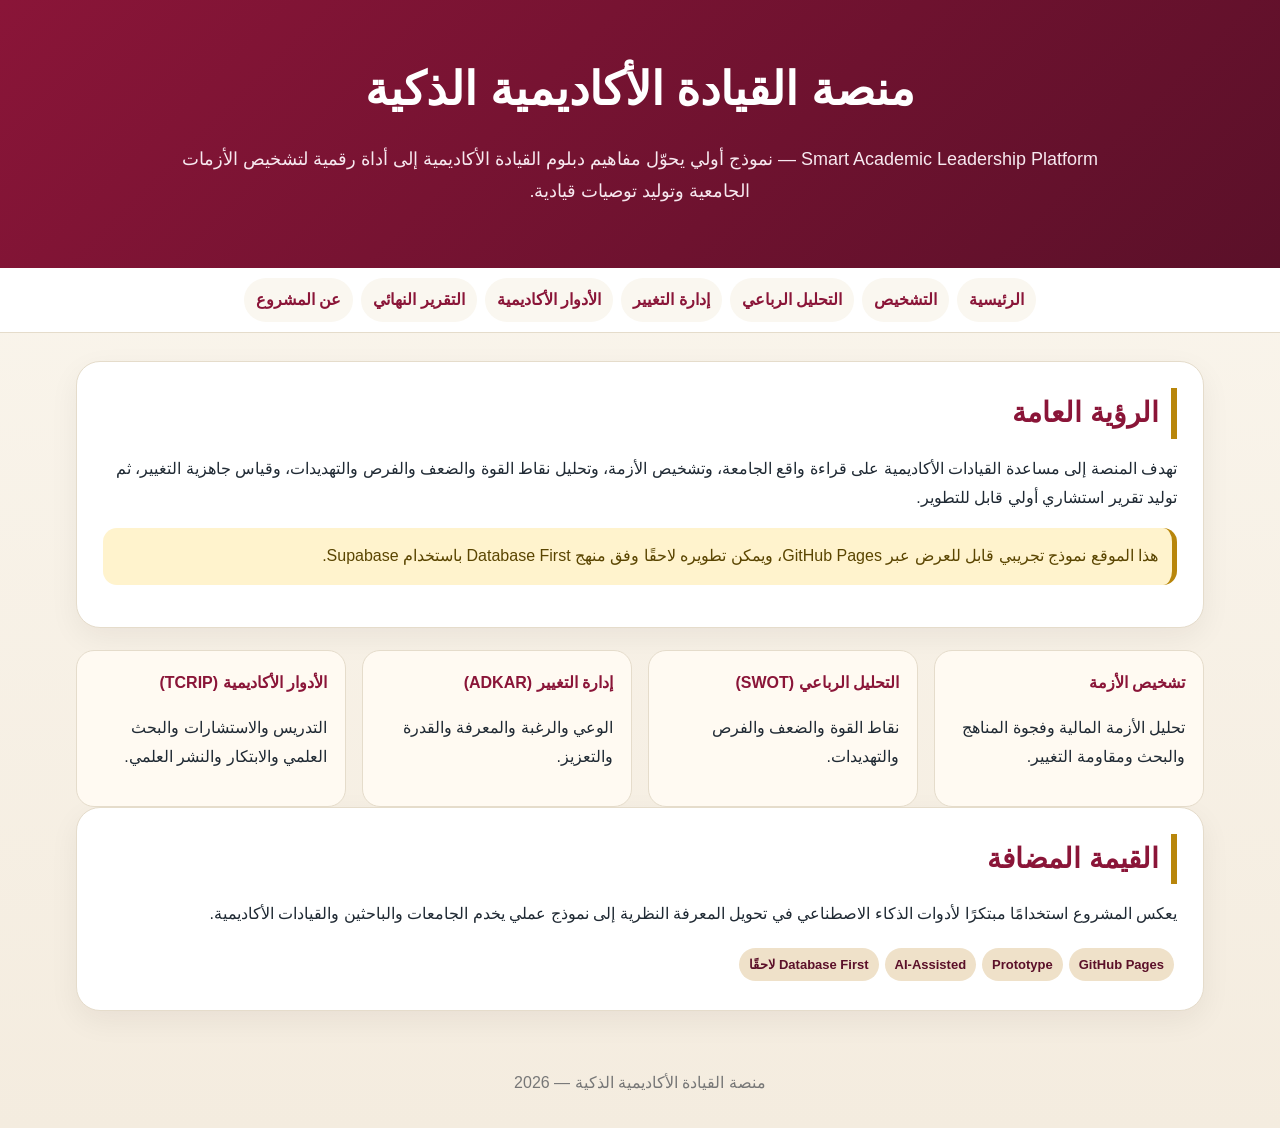
==== index.html @ 997c1659 "Add files via upload" ====
<!doctype html><html lang="ar" dir="rtl"><head><meta charset="utf-8"><meta name="viewport" content="width=device-width,initial-scale=1"><title>منصة القيادة الأكاديمية الذكية</title><link rel="stylesheet" href="style.css"></head><body><header class="hero"><h1>منصة القيادة الأكاديمية الذكية</h1><p>Smart Academic Leadership Platform — نموذج أولي يحوّل مفاهيم دبلوم القيادة الأكاديمية إلى أداة رقمية لتشخيص الأزمات الجامعية وتوليد توصيات قيادية.</p></header>
<nav>
<a href="index.html">الرئيسية</a>
<a href="diagnosis.html">التشخيص</a>
<a href="swot.html">التحليل الرباعي</a>
<a href="adkar.html">إدارة التغيير</a>
<a href="tcrip.html">الأدوار الأكاديمية</a>
<a href="report.html">التقرير النهائي</a>
<a href="about.html">عن المشروع</a>
</nav>
<main>
<div class="card"><h2>الرؤية العامة</h2><p>تهدف المنصة إلى مساعدة القيادات الأكاديمية على قراءة واقع الجامعة، وتشخيص الأزمة، وتحليل نقاط القوة والضعف والفرص والتهديدات، وقياس جاهزية التغيير، ثم توليد تقرير استشاري أولي قابل للتطوير.</p><p class="note">هذا الموقع نموذج تجريبي قابل للعرض عبر GitHub Pages، ويمكن تطويره لاحقًا وفق منهج Database First باستخدام Supabase.</p></div>
<div class="grid"><div class="mini"><b>تشخيص الأزمة</b><p>تحليل الأزمة المالية وفجوة المناهج والبحث ومقاومة التغيير.</p></div><div class="mini"><b>التحليل الرباعي (SWOT)</b><p>نقاط القوة والضعف والفرص والتهديدات.</p></div><div class="mini"><b>إدارة التغيير (ADKAR)</b><p>الوعي والرغبة والمعرفة والقدرة والتعزيز.</p></div><div class="mini"><b>الأدوار الأكاديمية (TCRIP)</b><p>التدريس والاستشارات والبحث العلمي والابتكار والنشر العلمي.</p></div></div>
<div class="card"><h2>القيمة المضافة</h2><p>يعكس المشروع استخدامًا مبتكرًا لأدوات الذكاء الاصطناعي في تحويل المعرفة النظرية إلى نموذج عملي يخدم الجامعات والباحثين والقيادات الأكاديمية.</p><span class="badge">GitHub Pages</span><span class="badge">Prototype</span><span class="badge">AI-Assisted</span><span class="badge">Database First لاحقًا</span></div></main><footer>منصة القيادة الأكاديمية الذكية — 2026</footer><script src="script.js"></script></body></html>
---- style.css ----
:root{--bg:#f7f3ea;--card:#fff;--ink:#1f2933;--brand:#8a1538;--dark:#5b1029;--gold:#b8860b;--line:#e5dccb}
*{box-sizing:border-box}body{margin:0;font-family:Tahoma,Arial,sans-serif;background:linear-gradient(180deg,#fbf7ef,#f4ecdf);color:var(--ink);line-height:1.8}
.hero{background:linear-gradient(135deg,var(--brand),var(--dark));color:white;text-align:center;padding:48px 18px}.hero h1{margin:0;font-size:clamp(27px,5vw,46px)}.hero p{max-width:980px;margin:12px auto;color:#f7e8ef;font-size:18px}
nav{position:sticky;top:0;z-index:10;background:#fff;border-bottom:1px solid var(--line);display:flex;gap:8px;justify-content:center;flex-wrap:wrap;padding:10px}
nav a{text-decoration:none;color:var(--brand);font-weight:800;background:#faf7f0;border-radius:999px;padding:8px 12px}nav a:hover{background:#fff3d6}
main{max-width:1160px;margin:28px auto;padding:0 16px}.card{background:var(--card);border:1px solid var(--line);border-radius:24px;padding:26px;box-shadow:0 10px 30px rgba(30,20,10,.06);margin-bottom:22px}
h2{color:var(--brand);font-size:28px;margin:0 0 14px;border-right:6px solid var(--gold);padding-right:12px}.grid{display:grid;grid-template-columns:repeat(auto-fit,minmax(240px,1fr));gap:16px}
.mini{background:#fffaf2;border:1px solid var(--line);border-radius:18px;padding:18px}.mini b{color:var(--brand)}
label{display:block;font-weight:800;margin:12px 0 5px}select,input,textarea{width:100%;padding:12px;border:1px solid #d8cdbb;border-radius:12px;font-size:16px;font-family:inherit;background:#fff}textarea{min-height:90px}
button{background:linear-gradient(135deg,var(--brand),var(--dark));color:#fff;border:0;border-radius:14px;padding:13px 24px;font-weight:900;font-size:17px;cursor:pointer;margin-top:14px}.secondary{background:#344054}
.result{background:#f8f0df;border:1px dashed var(--gold);border-radius:18px;padding:18px;margin-top:18px;white-space:pre-wrap}.badge{display:inline-block;background:#efe1c9;color:#5b1029;border-radius:999px;padding:5px 10px;font-size:13px;font-weight:900;margin:3px}
table{width:100%;border-collapse:collapse;background:#fff;border-radius:16px;overflow:hidden}th,td{border:1px solid var(--line);padding:12px;text-align:right;vertical-align:top}th{background:#f4ead8;color:var(--brand)}
.note{background:#fff3cd;border-right:5px solid var(--gold);padding:14px;border-radius:14px;color:#5a4500}footer{text-align:center;color:#777;padding:30px}
.swot{display:grid;grid-template-columns:repeat(auto-fit,minmax(240px,1fr));gap:16px}.box{border-radius:18px;padding:18px;color:white;min-height:160px}.s{background:#087f5b}.w{background:#b42318}.o{background:#155eef}.t{background:#7a2e0e}
@media print{nav,button{display:none}.card{box-shadow:none}}
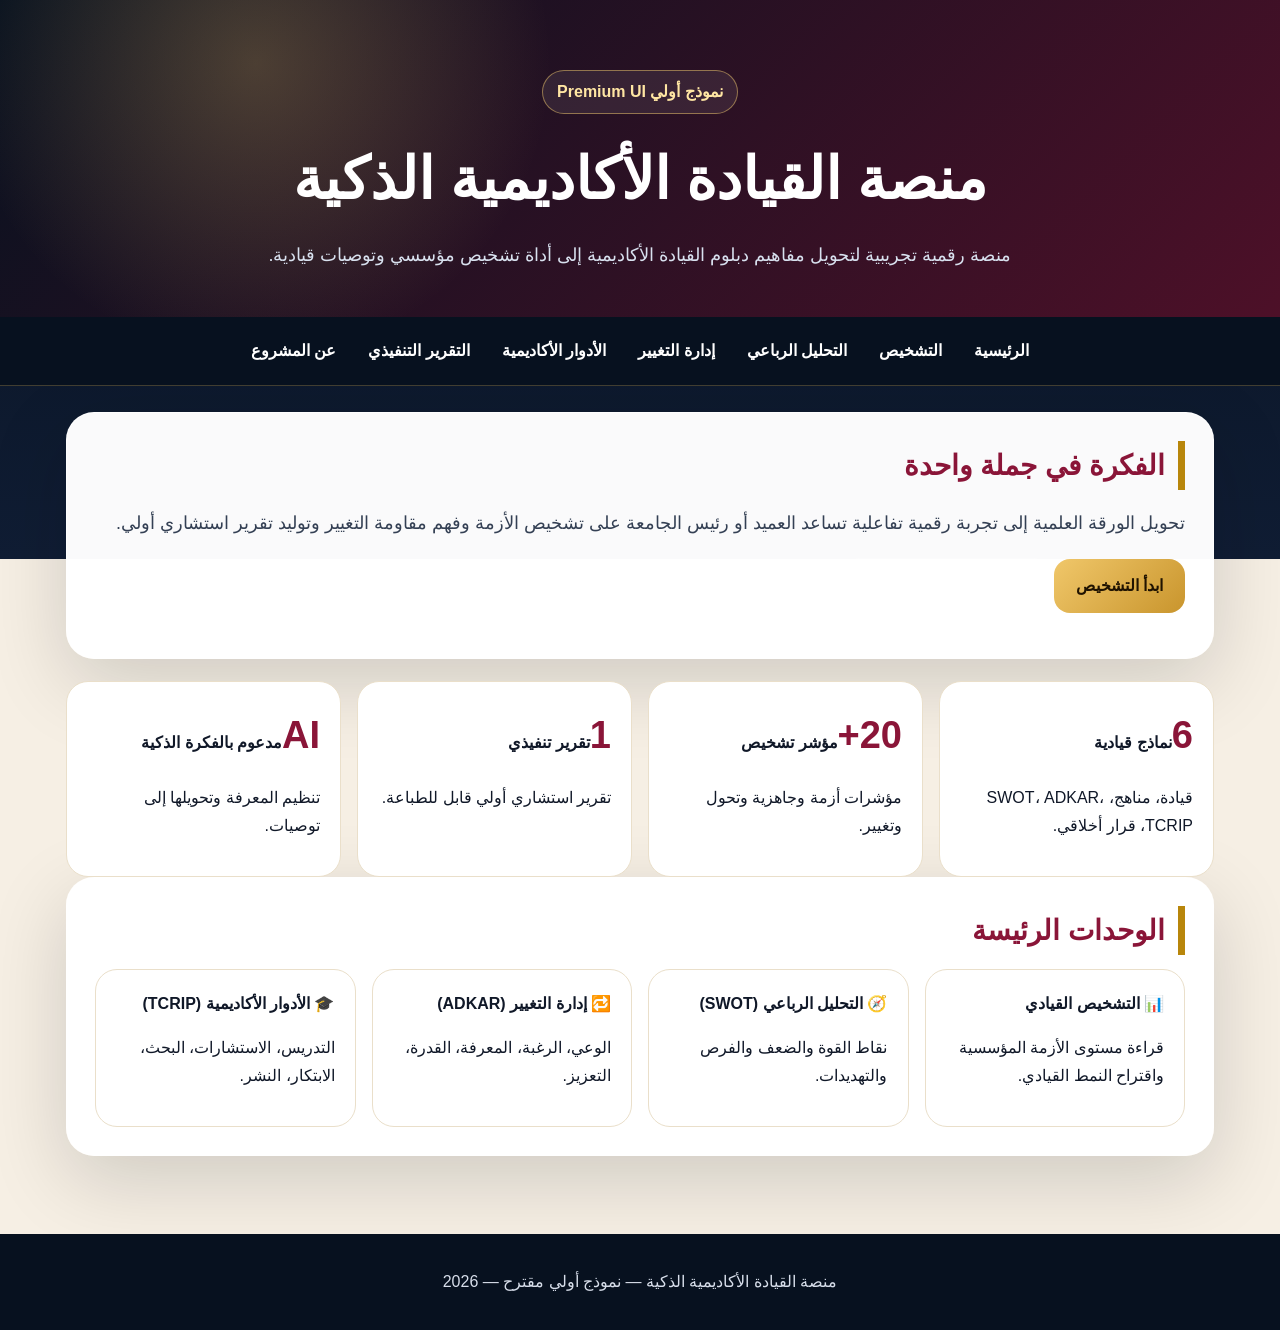
==== commit a35c9669: "Add files via upload" ====
--- a/index.html
+++ b/index.html
@@ -1,14 +1 @@
-<!doctype html><html lang="ar" dir="rtl"><head><meta charset="utf-8"><meta name="viewport" content="width=device-width,initial-scale=1"><title>منصة القيادة الأكاديمية الذكية</title><link rel="stylesheet" href="style.css"></head><body><header class="hero"><h1>منصة القيادة الأكاديمية الذكية</h1><p>Smart Academic Leadership Platform — نموذج أولي يحوّل مفاهيم دبلوم القيادة الأكاديمية إلى أداة رقمية لتشخيص الأزمات الجامعية وتوليد توصيات قيادية.</p></header>
-<nav>
-<a href="index.html">الرئيسية</a>
-<a href="diagnosis.html">التشخيص</a>
-<a href="swot.html">التحليل الرباعي</a>
-<a href="adkar.html">إدارة التغيير</a>
-<a href="tcrip.html">الأدوار الأكاديمية</a>
-<a href="report.html">التقرير النهائي</a>
-<a href="about.html">عن المشروع</a>
-</nav>
-<main>
-<div class="card"><h2>الرؤية العامة</h2><p>تهدف المنصة إلى مساعدة القيادات الأكاديمية على قراءة واقع الجامعة، وتشخيص الأزمة، وتحليل نقاط القوة والضعف والفرص والتهديدات، وقياس جاهزية التغيير، ثم توليد تقرير استشاري أولي قابل للتطوير.</p><p class="note">هذا الموقع نموذج تجريبي قابل للعرض عبر GitHub Pages، ويمكن تطويره لاحقًا وفق منهج Database First باستخدام Supabase.</p></div>
-<div class="grid"><div class="mini"><b>تشخيص الأزمة</b><p>تحليل الأزمة المالية وفجوة المناهج والبحث ومقاومة التغيير.</p></div><div class="mini"><b>التحليل الرباعي (SWOT)</b><p>نقاط القوة والضعف والفرص والتهديدات.</p></div><div class="mini"><b>إدارة التغيير (ADKAR)</b><p>الوعي والرغبة والمعرفة والقدرة والتعزيز.</p></div><div class="mini"><b>الأدوار الأكاديمية (TCRIP)</b><p>التدريس والاستشارات والبحث العلمي والابتكار والنشر العلمي.</p></div></div>
-<div class="card"><h2>القيمة المضافة</h2><p>يعكس المشروع استخدامًا مبتكرًا لأدوات الذكاء الاصطناعي في تحويل المعرفة النظرية إلى نموذج عملي يخدم الجامعات والباحثين والقيادات الأكاديمية.</p><span class="badge">GitHub Pages</span><span class="badge">Prototype</span><span class="badge">AI-Assisted</span><span class="badge">Database First لاحقًا</span></div></main><footer>منصة القيادة الأكاديمية الذكية — 2026</footer><script src="script.js"></script></body></html>+<!doctype html><html lang="ar" dir="rtl"><head><meta charset="utf-8"><meta name="viewport" content="width=device-width,initial-scale=1"><title>منصة القيادة الأكاديمية الذكية</title><link rel="stylesheet" href="style.css"></head><body><header class="hero"><span class="eyebrow">نموذج أولي Premium UI</span><h1>منصة القيادة الأكاديمية الذكية</h1><p>منصة رقمية تجريبية لتحويل مفاهيم دبلوم القيادة الأكاديمية إلى أداة تشخيص مؤسسي وتوصيات قيادية.</p></header><nav class="topnav"><a href="index.html">الرئيسية</a><a href="diagnosis.html">التشخيص</a><a href="swot.html">التحليل الرباعي</a><a href="adkar.html">إدارة التغيير</a><a href="tcrip.html">الأدوار الأكاديمية</a><a href="report.html">التقرير التنفيذي</a><a href="about.html">عن المشروع</a></nav><main><section class="glass"><h2>الفكرة في جملة واحدة</h2><p class="lead">تحويل الورقة العلمية إلى تجربة رقمية تفاعلية تساعد العميد أو رئيس الجامعة على تشخيص الأزمة وفهم مقاومة التغيير وتوليد تقرير استشاري أولي.</p><p><a class="btn btn-primary" href="diagnosis.html">ابدأ التشخيص</a> <a class="btn btn-dark" href="report.html">مشاهدة التقرير التنفيذي</a></p></section><section class="grid"><div class="metric"><span class="num">6</span><b>نماذج قيادية</b><p>قيادة، مناهج، SWOT، ADKAR، TCRIP، قرار أخلاقي.</p></div><div class="metric"><span class="num">20+</span><b>مؤشر تشخيص</b><p>مؤشرات أزمة وجاهزية وتحول وتغيير.</p></div><div class="metric"><span class="num">1</span><b>تقرير تنفيذي</b><p>تقرير استشاري أولي قابل للطباعة.</p></div><div class="metric"><span class="num">AI</span><b>مدعوم بالفكرة الذكية</b><p>تنظيم المعرفة وتحويلها إلى توصيات.</p></div></section><section class="glass"><h2>الوحدات الرئيسة</h2><div class="grid"><div class="module"><b>📊 التشخيص القيادي</b><p>قراءة مستوى الأزمة المؤسسية واقتراح النمط القيادي.</p></div><div class="module"><b>🧭 التحليل الرباعي (SWOT)</b><p>نقاط القوة والضعف والفرص والتهديدات.</p></div><div class="module"><b>🔁 إدارة التغيير (ADKAR)</b><p>الوعي، الرغبة، المعرفة، القدرة، التعزيز.</p></div><div class="module"><b>🎓 الأدوار الأكاديمية (TCRIP)</b><p>التدريس، الاستشارات، البحث، الابتكار، النشر.</p></div></div></section></main><footer>منصة القيادة الأكاديمية الذكية — نموذج أولي مقترح — 2026</footer><script src="script.js"></script></body></html>
--- a/style.css
+++ b/style.css
@@ -1,16 +1,12 @@
 
-:root{--bg:#f7f3ea;--card:#fff;--ink:#1f2933;--brand:#8a1538;--dark:#5b1029;--gold:#b8860b;--line:#e5dccb}
-*{box-sizing:border-box}body{margin:0;font-family:Tahoma,Arial,sans-serif;background:linear-gradient(180deg,#fbf7ef,#f4ecdf);color:var(--ink);line-height:1.8}
-.hero{background:linear-gradient(135deg,var(--brand),var(--dark));color:white;text-align:center;padding:48px 18px}.hero h1{margin:0;font-size:clamp(27px,5vw,46px)}.hero p{max-width:980px;margin:12px auto;color:#f7e8ef;font-size:18px}
-nav{position:sticky;top:0;z-index:10;background:#fff;border-bottom:1px solid var(--line);display:flex;gap:8px;justify-content:center;flex-wrap:wrap;padding:10px}
-nav a{text-decoration:none;color:var(--brand);font-weight:800;background:#faf7f0;border-radius:999px;padding:8px 12px}nav a:hover{background:#fff3d6}
-main{max-width:1160px;margin:28px auto;padding:0 16px}.card{background:var(--card);border:1px solid var(--line);border-radius:24px;padding:26px;box-shadow:0 10px 30px rgba(30,20,10,.06);margin-bottom:22px}
-h2{color:var(--brand);font-size:28px;margin:0 0 14px;border-right:6px solid var(--gold);padding-right:12px}.grid{display:grid;grid-template-columns:repeat(auto-fit,minmax(240px,1fr));gap:16px}
-.mini{background:#fffaf2;border:1px solid var(--line);border-radius:18px;padding:18px}.mini b{color:var(--brand)}
-label{display:block;font-weight:800;margin:12px 0 5px}select,input,textarea{width:100%;padding:12px;border:1px solid #d8cdbb;border-radius:12px;font-size:16px;font-family:inherit;background:#fff}textarea{min-height:90px}
-button{background:linear-gradient(135deg,var(--brand),var(--dark));color:#fff;border:0;border-radius:14px;padding:13px 24px;font-weight:900;font-size:17px;cursor:pointer;margin-top:14px}.secondary{background:#344054}
-.result{background:#f8f0df;border:1px dashed var(--gold);border-radius:18px;padding:18px;margin-top:18px;white-space:pre-wrap}.badge{display:inline-block;background:#efe1c9;color:#5b1029;border-radius:999px;padding:5px 10px;font-size:13px;font-weight:900;margin:3px}
-table{width:100%;border-collapse:collapse;background:#fff;border-radius:16px;overflow:hidden}th,td{border:1px solid var(--line);padding:12px;text-align:right;vertical-align:top}th{background:#f4ead8;color:var(--brand)}
-.note{background:#fff3cd;border-right:5px solid var(--gold);padding:14px;border-radius:14px;color:#5a4500}footer{text-align:center;color:#777;padding:30px}
-.swot{display:grid;grid-template-columns:repeat(auto-fit,minmax(240px,1fr));gap:16px}.box{border-radius:18px;padding:18px;color:white;min-height:160px}.s{background:#087f5b}.w{background:#b42318}.o{background:#155eef}.t{background:#7a2e0e}
-@media print{nav,button{display:none}.card{box-shadow:none}}
+:root{--brand:#8a1538;--dark:#07111f;--gold:#f0c76a;--line:#e5dccb;--ink:#101828}
+*{box-sizing:border-box}body{margin:0;font-family:Tahoma,Arial,sans-serif;background:linear-gradient(180deg,#07111f,#101d34 42%,#f6efe4 42%);color:#fff;line-height:1.75}
+.hero{background:radial-gradient(circle at 20% 20%,rgba(240,199,106,.25),transparent 28%),linear-gradient(135deg,#07111f,#4d1028);text-align:center;padding:70px 18px 46px}.hero h1{margin:14px 0 10px;font-size:clamp(30px,5vw,58px);font-weight:900}.hero p{max-width:920px;margin:auto;color:#d8e1ef;font-size:18px}.eyebrow{display:inline-block;padding:7px 14px;border:1px solid rgba(240,199,106,.5);border-radius:999px;color:#ffe6a3;background:rgba(255,255,255,.08);font-weight:900}
+.topnav{position:sticky;top:0;z-index:10;background:rgba(7,17,31,.9);backdrop-filter:blur(12px);display:flex;gap:8px;justify-content:center;flex-wrap:wrap;padding:12px;border-bottom:1px solid rgba(240,199,106,.25)}.topnav a{color:#fff;text-decoration:none;font-weight:800;padding:8px 12px;border-radius:999px}.topnav a:hover{background:rgba(240,199,106,.16);color:#ffe6a3}
+main{max-width:1180px;margin:auto;padding:26px 16px;color:var(--ink)}.glass{background:rgba(255,255,255,.98);border:1px solid rgba(255,255,255,.9);border-radius:28px;padding:28px;box-shadow:0 24px 80px rgba(5,10,20,.16);margin-bottom:22px}.dark-card{background:linear-gradient(180deg,#101d34,#0c1628);border:1px solid rgba(240,199,106,.25);color:#fff;border-radius:28px;padding:28px;margin-bottom:22px}
+h2{font-size:28px;color:var(--brand);border-right:7px solid #b8860b;padding-right:13px;margin:0 0 14px}.dark-card h2{color:#ffe6a3}.lead{font-size:18px;color:#344054}.grid{display:grid;grid-template-columns:repeat(auto-fit,minmax(240px,1fr));gap:16px}.metric,.module,.gauge{background:#fff;border:1px solid #eadfca;border-radius:22px;padding:20px}.metric .num{font-size:38px;font-weight:900;color:var(--brand)}.module{transition:.25s}.module:hover{transform:translateY(-4px);box-shadow:0 18px 40px rgba(16,24,40,.12)}
+label{display:block;font-weight:900;margin:12px 0 5px;color:#24324a}input,select,textarea{width:100%;padding:13px;border:1px solid #d7dce5;border-radius:14px;font-size:16px;font-family:inherit;background:#fff;color:#111827}textarea{min-height:100px}.btn,button{display:inline-block;border:0;border-radius:16px;padding:13px 22px;font-weight:900;font-size:16px;cursor:pointer;text-decoration:none;font-family:inherit}.btn-primary{background:linear-gradient(135deg,var(--gold),#c9952d);color:#201300}.btn-dark{background:rgba(255,255,255,.12);color:#fff;border:1px solid rgba(255,255,255,.22)}
+.result{background:#0f1d33;color:#eef4ff;border:1px solid rgba(240,199,106,.35);border-radius:22px;padding:20px;margin-top:18px;white-space:pre-wrap}.badge{display:inline-block;background:#fff3d0;color:#5b1029;border-radius:999px;padding:6px 11px;font-size:13px;font-weight:900;margin:4px}.bar{height:13px;border-radius:999px;background:#edf2f7;overflow:hidden;margin-top:9px}.bar span{display:block;height:100%;border-radius:999px;background:linear-gradient(90deg,var(--brand),var(--gold));width:50%}
+.swot-grid{display:grid;grid-template-columns:repeat(auto-fit,minmax(245px,1fr));gap:16px}.swot-box{border-radius:24px;padding:22px;color:#fff;min-height:160px}.s{background:linear-gradient(135deg,#087f5b,#12b76a)}.w{background:linear-gradient(135deg,#912018,#f04438)}.o{background:linear-gradient(135deg,#155eef,#53b1fd)}.t{background:linear-gradient(135deg,#93370d,#f79009)}
+table{width:100%;border-collapse:collapse;background:#fff;border-radius:18px;overflow:hidden}th,td{border:1px solid #e6dcc8;padding:13px;text-align:right;vertical-align:top}th{background:#fff3d0;color:#5b1029}.timeline{display:grid;gap:14px}.step{display:grid;grid-template-columns:90px 1fr;gap:14px}.date{background:#8a1538;color:#fff;border-radius:16px;padding:10px;text-align:center;font-weight:900}.body{background:#fff;border:1px solid #eadfca;border-radius:16px;padding:14px}footer{text-align:center;color:#d7deea;background:#07111f;padding:34px 16px;margin-top:30px}
+@media(max-width:640px){.step{grid-template-columns:1fr}.glass,.dark-card{padding:20px}}@media print{.topnav,.hero,button{display:none}.glass,.dark-card{box-shadow:none}body{background:#fff;color:#000}}
